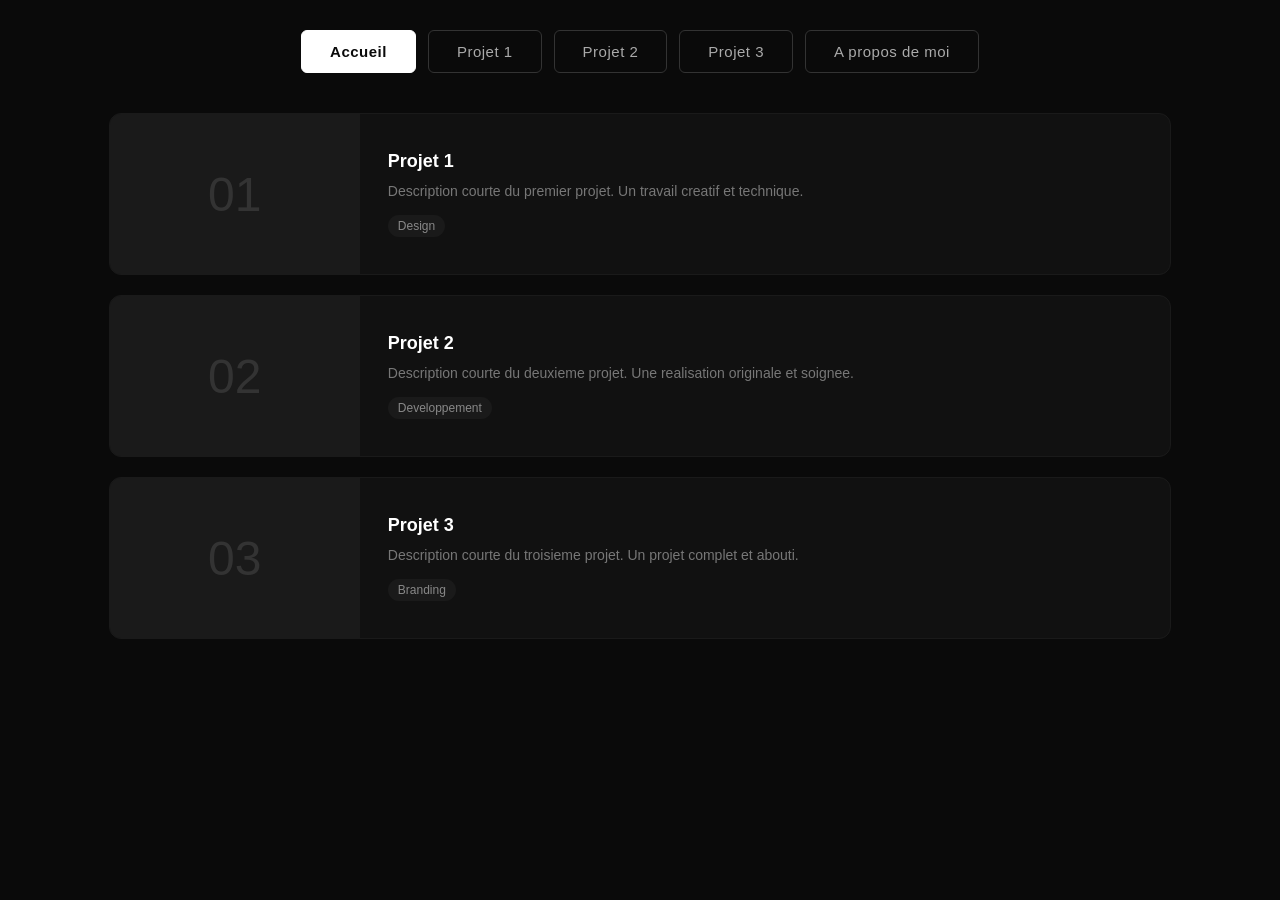
==== test/index.html @ 9b7d6148 "ajoute exemple" ====
<!DOCTYPE html>
<html lang="fr">
<head>
    <!-- Encodage des caracteres speciaux (accents, etc.) -->
    <meta charset="UTF-8">
    <!-- Adapte la mise en page a la taille de l'ecran (responsive) -->
    <meta name="viewport" content="width=device-width, initial-scale=1.0">
    <!-- Titre affiche dans l'onglet du navigateur -->
    <title>Mon Portfolio</title>
    <!-- Lien vers le fichier CSS externe pour les styles -->
    <link rel="stylesheet" href="style.css">
</head>
<body>

    <!-- Barre de navigation avec les boutons du menu -->
    <nav>
        <!-- Bouton Accueil : affiche la page d'accueil, commence actif -->
        <button class="active" onclick="showHome()">Accueil</button>
        <!-- Boutons des projets : chacun ouvre la page detaillee du projet correspondant -->
        <button onclick="showProject(0)">Projet 1</button>
        <button onclick="showProject(1)">Projet 2</button>
        <button onclick="showProject(2)">Projet 3</button>
        <!-- Bouton A propos : affiche la page de presentation personnelle -->
        <button onclick="showAbout()">A propos de moi</button>
    </nav>

    <!-- Conteneur principal qui englobe tout le contenu de la page -->
    <div class="container">

        <!-- ==================== PAGE D'ACCUEIL ==================== -->
        <!-- Grille contenant les 3 cartes des projets (visible par defaut) -->
        <div id="home" class="home-grid">

            <!-- Carte du Projet 1 : cliquable pour ouvrir le detail -->
            <div class="project-card" onclick="showProject(0)">
                <!-- Zone image du projet (placeholder avec le numero) -->
                <div class="card-image">01</div>
                <!-- Zone texte : titre, description courte, et categorie -->
                <div class="card-body">
                    <h3>Projet 1</h3>
                    <p>Description courte du premier projet. Un travail creatif et technique.</p>
                    <!-- Etiquette de categorie -->
                    <span class="card-tag">Design</span>
                </div>
            </div>

            <!-- Carte du Projet 2 -->
            <div class="project-card" onclick="showProject(1)">
                <div class="card-image">02</div>
                <div class="card-body">
                    <h3>Projet 2</h3>
                    <p>Description courte du deuxieme projet. Une realisation originale et soignee.</p>
                    <span class="card-tag">Developpement</span>
                </div>
            </div>

            <!-- Carte du Projet 3 -->
            <div class="project-card" onclick="showProject(2)">
                <div class="card-image">03</div>
                <div class="card-body">
                    <h3>Projet 3</h3>
                    <p>Description courte du troisieme projet. Un projet complet et abouti.</p>
                    <span class="card-tag">Branding</span>
                </div>
            </div>
        </div>

        <!-- ==================== PAGES DETAIL DES PROJETS ==================== -->
        <!-- Chaque projet a sa propre page de detail, cachee par defaut -->

        <!-- Detail du Projet 1 -->
        <div id="detail-0" class="project-detail">
            <!-- En-tete avec bouton retour, titre et annee/categorie -->
            <div class="detail-header">
                <button class="back-btn" onclick="showHome()">&larr; Retour</button>
                <h1>Projet 1</h1>
                <div class="meta">2024 &mdash; Design</div>
            </div>
            <!-- Contenu en 2 colonnes : texte a gauche, image a droite -->
            <div class="detail-content">
                <div class="detail-text">
                    <h2>Decouverte</h2>
                    <p>Une exploration visuelle autour du design minimaliste. Ce projet m'a permis de repousser les limites de la simplicite tout en gardant un impact fort.</p>
                    <p>Le objectif etait de creer une experience utilisateur fluide et intuitive, avec une attention particuliere aux details typographiques et a la mise en page.</p>
                    <!-- Tags des technologies utiliseses -->
                    <div class="tags">
                        <span>UI Design</span>
                        <span>Figma</span>
                        <span>Prototypage</span>
                    </div>
                </div>
                <!-- Image placeholder du projet -->
                <div class="detail-image">01</div>
            </div>
        </div>

        <!-- Detail du Projet 2 -->
        <div id="detail-1" class="project-detail">
            <div class="detail-header">
                <button class="back-btn" onclick="showHome()">&larr; Retour</button>
                <h1>Projet 2</h1>
                <div class="meta">2024 &mdash; Developpement</div>
            </div>
            <div class="detail-content">
                <div class="detail-text">
                    <h2>Decouverte</h2>
                    <p>Un projet de developpement web complet, de la conception a la mise en production. L'accent a ete mis sur les performances et l'accessibilite.</p>
                    <p>Les technologies utilisees permettent une experience rapide et responsive sur tous les appareils.</p>
                    <div class="tags">
                        <span>HTML/CSS</span>
                        <span>JavaScript</span>
                        <span>Responsive</span>
                    </div>
                </div>
                <div class="detail-image">02</div>
            </div>
        </div>

        <!-- Detail du Projet 3 -->
        <div id="detail-2" class="project-detail">
            <div class="detail-header">
                <button class="back-btn" onclick="showHome()">&larr; Retour</button>
                <h1>Projet 3</h1>
                <div class="meta">2024 &mdash; Branding</div>
            </div>
            <div class="detail-content">
                <div class="detail-text">
                    <h2>Decouverte</h2>
                    <p>Creation d'une identite visuelle complete pour une marque. Du logo aux supports de communication, en passant par la charte graphique.</p>
                    <p>Ce projet represente une demarche globale ou chaque element visuel raconte une histoire et sert une vision commune.</p>
                    <div class="tags">
                        <span>Logo</span>
                        <span>Charte graphique</span>
                        <span>Print</span>
                    </div>
                </div>
                <div class="detail-image">03</div>
            </div>
        </div>

        <!-- ==================== PAGE A PROPOS ==================== -->
        <!-- Section de presentation personnelle, cachee par defaut -->
        <div id="about" class="about-page">
            <h1>A propos de moi</h1>
            <p>Je suis un createur passionne par le design et le developpement. Chaque projet est une opportunite d'apprendre et de repousser mes limites creatives.</p>
            <p>Mon approche combine esthetique et fonctionnalite. Je crois que beau et utile ne s'excluent pas, et je m'efforce de trouver cet equilibre dans chaque realisation.</p>
            <p>Vous retrouverez sur cette page l'ensemble de mes projets recents. N'hesitez pas a me contacter pour toute collaboration ou question.</p>
            <!-- Liens de contact -->
            <div class="contact-links">
                <a href="#">Email</a>
                <a href="#">LinkedIn</a>
                <a href="#">GitHub</a>
            </div>
        </div>
    </div>

    <!-- Lien vers le fichier JavaScript externe pour la navigation -->
    <script src="script.js"></script>

</body>
</html>
---- test/style.css ----
/* ==================== RESET GLOBAL ==================== */
/* Supprime les marges et paddings par defaut de tous les elements */
/* box-sizing: border-box fait que la largeur inclut padding + bordure */
* {
    margin: 0;
    padding: 0;
    box-sizing: border-box;
}

/* ==================== STYLES GENERAUX ==================== */
/* Style de base pour la page entiere */
body {
    font-family: 'Segoe UI', Tahoma, Geneva, Verdana, sans-serif; /* Police lisible et moderne */
    background: #0a0a0a; /* Fond presque noir */
    color: #e0e0e0; /* Texte gris clair */
    min-height: 100vh; /* Occupe au moins toute la hauteur de l'ecran */
}

/* ==================== BARRE DE NAVIGATION ==================== */
/* Conteneur du menu : 83% de largeur, centre, avec espacement entre les boutons */
nav {
    width: 83%;
    margin: 0 auto; /* Centre horizontalement */
    padding: 30px 0 20px; /* Espacement haut/bas */
    display: flex; /* Alignement horizontal des boutons */
    justify-content: center; /* Centre les boutons */
    gap: 12px; /* Espacement entre chaque bouton */
    flex-wrap: wrap; /* Les boutons passent a la ligne si pas assez de place */
}

/* Style par defaut des boutons du menu */
nav button {
    background: transparent; /* Pas de fond */
    border: 1px solid #333; /* Bordure grise foncee */
    color: #aaa; /* Texte gris */
    padding: 12px 28px; /* Espacement interne */
    font-size: 15px; /* Taille du texte */
    cursor: pointer; /* Curseur en forme de main au survol */
    border-radius: 6px; /* Coins arrondis */
    transition: all 0.3s ease; /* Animation fluide sur les changements */
    letter-spacing: 0.5px; /* Leger espacement entre les lettres */
}

/* Effet au survol des boutons */
nav button:hover {
    border-color: #fff; /* Bordure blanche */
    color: #fff; /* Texte blanc */
}

/* Style du bouton actif (page en cours) */
nav button.active {
    background: #fff; /* Fond blanc */
    color: #0a0a0a; /* Texte noir */
    border-color: #fff; /* Bordure blanche */
    font-weight: 600; /* Texte plus gras */
}

/* ==================== CONTENEUR PRINCIPAL ==================== */
/* Zone de contenu en dessous du menu */
.container {
    width: 83%;
    margin: 0 auto; /* Centre le contenu */
    padding: 20px 0 60px; /* Espacement haut et bas */
}

/* ==================== PAGE D'ACCUEIL : GRILLE DE PROJETS ==================== */
/* Les 3 cartes empilees verticalement */
.home-grid {
    display: flex;
    flex-direction: column; /* Empile les cartes de haut en bas */
    gap: 20px; /* Espacement entre les cartes */
}

/* Carte d'un projet (visible sur la page d'accueil) */
.project-card {
    background: #111; /* Fond tres sombre */
    border: 1px solid #1a1a1a; /* Bordure discrete */
    border-radius: 12px; /* Coins arrondis */
    overflow: hidden; /* Masque ce qui depasse (coins de l'image) */
    cursor: pointer; /* Curseur en main cliquable */
    transition: all 0.3s ease; /* Animation fluide au survol */
    display: flex; /* Contenu en ligne (image + texte cote a cote) */
    align-items: stretch; /* Prend toute la hauteur */
}

/* Effet au survol de la carte */
.project-card:hover {
    border-color: #333; /* Bordure plus visible */
    transform: translateY(-4px); /* Deplacement vers le haut de 4px */
}

/* Zone image du projet (a gauche) */
.card-image {
    width: 250px; /* Largeur fixe pour l'image */
    min-height: 160px; /* Hauteur minimum */
    background: #1a1a1a; /* Fond gris tres sombre */
    display: flex;
    align-items: center; /* Centre verticalement */
    justify-content: center; /* Centre horizontalement */
    font-size: 48px; /* Grand numero au centre */
    color: #333; /* Couleur du numero */
    flex-shrink: 0; /* L'image ne reduit pas */
}

/* Zone texte a droite de l'image */
.card-body {
    padding: 24px 28px; /* Espacement interne plus generieux */
    display: flex;
    flex-direction: column;
    justify-content: center; /* Centre le texte verticalement */
    flex: 1; /* Prend tout l'espace restant */
}

/* Titre du projet dans la carte */
.card-body h3 {
    color: #fff; /* Blanc pour bien ressortir */
    font-size: 18px;
    margin-bottom: 8px; /* Espace sous le titre */
}

/* Description courte du projet */
.card-body p {
    color: #777; /* Gris moyen */
    font-size: 14px;
    line-height: 1.6; /* Interligne comfortable */
}

/* Etiquette de categorie (ex: "Design", "Developpement") */
.card-tag {
    display: inline-block; /* Permet margin-top de fonctionner */
    margin-top: 12px;
    padding: 4px 10px;
    background: #1a1a1a; /* Fond sombre */
    border-radius: 20px; /* Forme de pilule */
    font-size: 12px;
    color: #888; /* Gris clair */
    align-self: flex-start; /* Colle le tag a gauche */
}

/* ==================== PAGE DETAIL D'UN PROJET ==================== */
/* Par defaut cachee (display: none) */
.project-detail {
    display: none;
}

/* Quand la classe 'active' est ajoutee, la page s'affiche */
.project-detail.active {
    display: block;
}

/* En-tete du projet detail (titre, annee, bouton retour) */
.detail-header {
    margin-bottom: 40px; /* Espace avant le contenu */
}

/* Bouton "Retour" en haut de la page detail */
.detail-header .back-btn {
    background: none; /* Pas de fond */
    border: none; /* Pas de bordure */
    color: #666; /* Gris moyen */
    font-size: 14px;
    cursor: pointer; /* Curseur en main */
    margin-bottom: 20px; /* Espace avant le titre */
    display: inline-block;
    transition: color 0.2s; /* Changement de couleur fluide */
}

/* Le bouton retour devient blanc au survol */
.detail-header .back-btn:hover {
    color: #fff;
}

/* Titre du projet dans la page detail */
.detail-header h1 {
    font-size: 36px; /* Grand titre */
    color: #fff;
    margin-bottom: 12px;
}

/* Sous-titre avec l'annee et la categorie */
.detail-header .meta {
    color: #555; /* Gris fonce */
    font-size: 14px;
}

/* Contenu detail en 2 colonnes : texte a gauche, image a droite */
.detail-content {
    display: grid;
    grid-template-columns: 1fr 1fr; /* 2 colonnes egales */
    gap: 40px; /* Espacement entre les colonnes */
}

/* Sous-titre dans la description du projet */
.detail-text h2 {
    color: #ccc; /* Gris clair */
    font-size: 20px;
    margin-bottom: 16px;
    font-weight: 500; /* Graisse moyenne */
}

/* Paragraphes de la description detaillee */
.detail-text p {
    color: #777;
    line-height: 1.8; /* Interligne aere pour la lecture */
    font-size: 15px;
    margin-bottom: 16px;
}

/* Conteneur des tags/technologies utiliseses */
.detail-text .tags {
    display: flex;
    gap: 8px; /* Espacement entre les tags */
    flex-wrap: wrap; /* Les tags passent a la ligne si necessaire */
    margin-top: 20px;
}

/* Style d'un tag individuel */
.detail-text .tags span {
    padding: 6px 14px;
    background: #1a1a1a; /* Fond sombre */
    border-radius: 20px; /* Forme de pilule */
    font-size: 13px;
    color: #888;
}

/* Zone image du projet dans la page detail */
.detail-image {
    background: #111;
    border: 1px solid #1a1a1a;
    border-radius: 12px;
    height: 350px; /* Hauteur fixe pour l'image placeholder */
    display: flex;
    align-items: center;
    justify-content: center;
    font-size: 72px; /* Grand numero au centre */
    color: #222; /* Couleur tres discree */
}

/* ==================== PAGE A PROPOS ==================== */
/* Par defaut cachee, limitee a 700px de largeur pour une lecture confortable */
.about-page {
    display: none;
    max-width: 700px;
}

/* S'affiche quand la classe 'active' est ajoutee */
.about-page.active {
    display: block;
}

/* Titre de la page A propos */
.about-page h1 {
    font-size: 36px;
    color: #fff;
    margin-bottom: 24px;
}

/* Paragraphes de presentation */
.about-page p {
    color: #777;
    line-height: 1.8; /* Interligne aere */
    font-size: 16px;
    margin-bottom: 16px;
}

/* Conteneur des liens de contact (Email, LinkedIn, GitHub) */
.about-page .contact-links {
    margin-top: 32px;
    display: flex;
    gap: 16px; /* Espacement entre les liens */
}

/* Style de chaque lien de contact */
.about-page .contact-links a {
    color: #555; /* Gris fonce par defaut */
    text-decoration: none; /* Pas de soulignement */
    padding: 10px 20px;
    border: 1px solid #222; /* Bordure tres discree */
    border-radius: 8px; /* Coins legerement arrondis */
    font-size: 14px;
    transition: all 0.2s; /* Animation fluide */
}

/* Effet au survol des liens de contact */
.about-page .contact-links a:hover {
    color: #fff; /* Devient blanc */
    border-color: #555; /* Bordure plus visible */
}

/* ==================== ADAPTATION AUX PETITS ECRANS (RESPONSIVE) ==================== */
/* Applique ces regles quand l'ecran fait 768px ou moins (tablette/telephone) */
@media (max-width: 768px) {
    /* Elargit le menu et le conteneur a 92% sur mobile */
    nav, .container {
        width: 92%;
    }
    /* Les cartes passent en mode colonne (image au-dessus du texte) */
    .home-grid {
        flex-direction: column;
    }
    .project-card {
        flex-direction: column;
    }
    .card-image {
        width: 100%;
        min-height: 140px;
    }
    /* Le contenu detail passe egalement a 1 seule colonne */
    .detail-content {
        grid-template-columns: 1fr;
    }
}
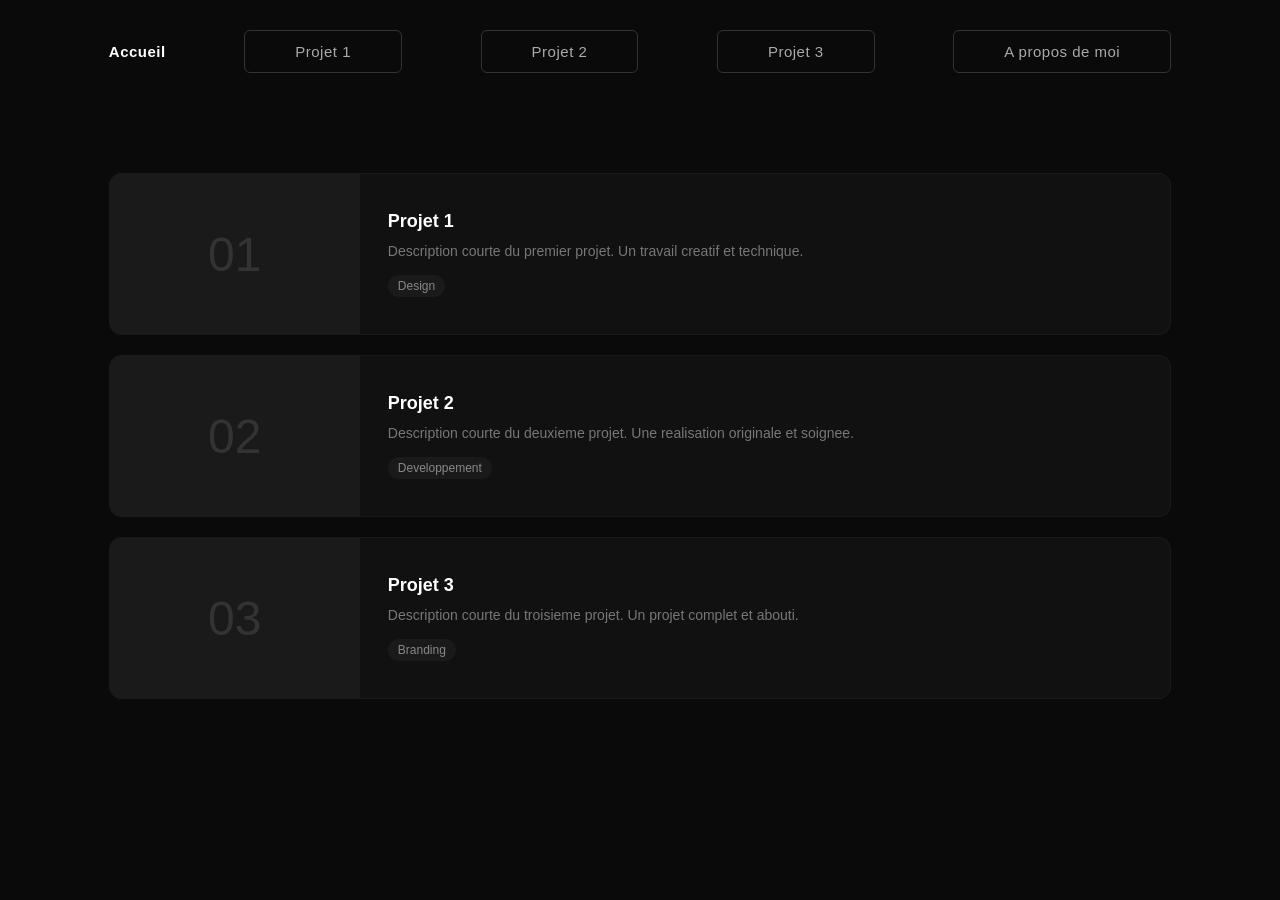
==== commit fea9fa07: "ajustement menu" ====
--- a/test/index.html
+++ b/test/index.html
@@ -12,10 +12,10 @@
 </head>
 <body>
 
-    <!-- Barre de navigation avec les boutons du menu -->
+    <!-- Barre de navigation avec le nom de la page a gauche et les boutons a droite -->
     <nav>
-        <!-- Bouton Accueil : affiche la page d'accueil, commence actif -->
-        <button class="active" onclick="showHome()">Accueil</button>
+        <!-- Nom de la page actuelle (mis a jour par JavaScript) -->
+        <span id="page-title" class="page-title">Accueil</span>
         <!-- Boutons des projets : chacun ouvre la page detaillee du projet correspondant -->
         <button onclick="showProject(0)">Projet 1</button>
         <button onclick="showProject(1)">Projet 2</button>
--- a/test/style.css
+++ b/test/style.css
@@ -22,10 +22,19 @@
     width: 83%;
     margin: 0 auto; /* Centre horizontalement */
     padding: 30px 0 20px; /* Espacement haut/bas */
-    display: flex; /* Alignement horizontal des boutons */
-    justify-content: center; /* Centre les boutons */
-    gap: 12px; /* Espacement entre chaque bouton */
-    flex-wrap: wrap; /* Les boutons passent a la ligne si pas assez de place */
+    display: flex; /* Alignement horizontal des elements */
+    justify-content: space-between; /* Titre a gauche, boutons a droite */
+    align-items: center; /* Centre verticalement */
+    gap: 12px; /* Espacement entre les elements */
+    flex-wrap: wrap; /* Les elements passent a la ligne si pas assez de place */
+}
+
+/* Titre de la page actuelle (a gauche de la nav) */
+.page-title {
+    color: #fff; /* Blanc pour bien ressortir */
+    font-size: 15px; /* Meme taille que les boutons */
+    font-weight: 600; /* Texte un peu gras */
+    letter-spacing: 0.5px; /* Leger espacement entre les lettres */
 }
 
 /* Style par defaut des boutons du menu */
@@ -33,7 +42,7 @@
     background: transparent; /* Pas de fond */
     border: 1px solid #333; /* Bordure grise foncee */
     color: #aaa; /* Texte gris */
-    padding: 12px 28px; /* Espacement interne */
+    padding: 12px 50px; /* Espacement interne */
     font-size: 15px; /* Taille du texte */
     cursor: pointer; /* Curseur en forme de main au survol */
     border-radius: 6px; /* Coins arrondis */
@@ -60,7 +69,7 @@
 .container {
     width: 83%;
     margin: 0 auto; /* Centre le contenu */
-    padding: 20px 0 60px; /* Espacement haut et bas */
+    padding: 80px 0 60px; /* Espacement haut et bas */
 }
 
 /* ==================== PAGE D'ACCUEIL : GRILLE DE PROJETS ==================== */
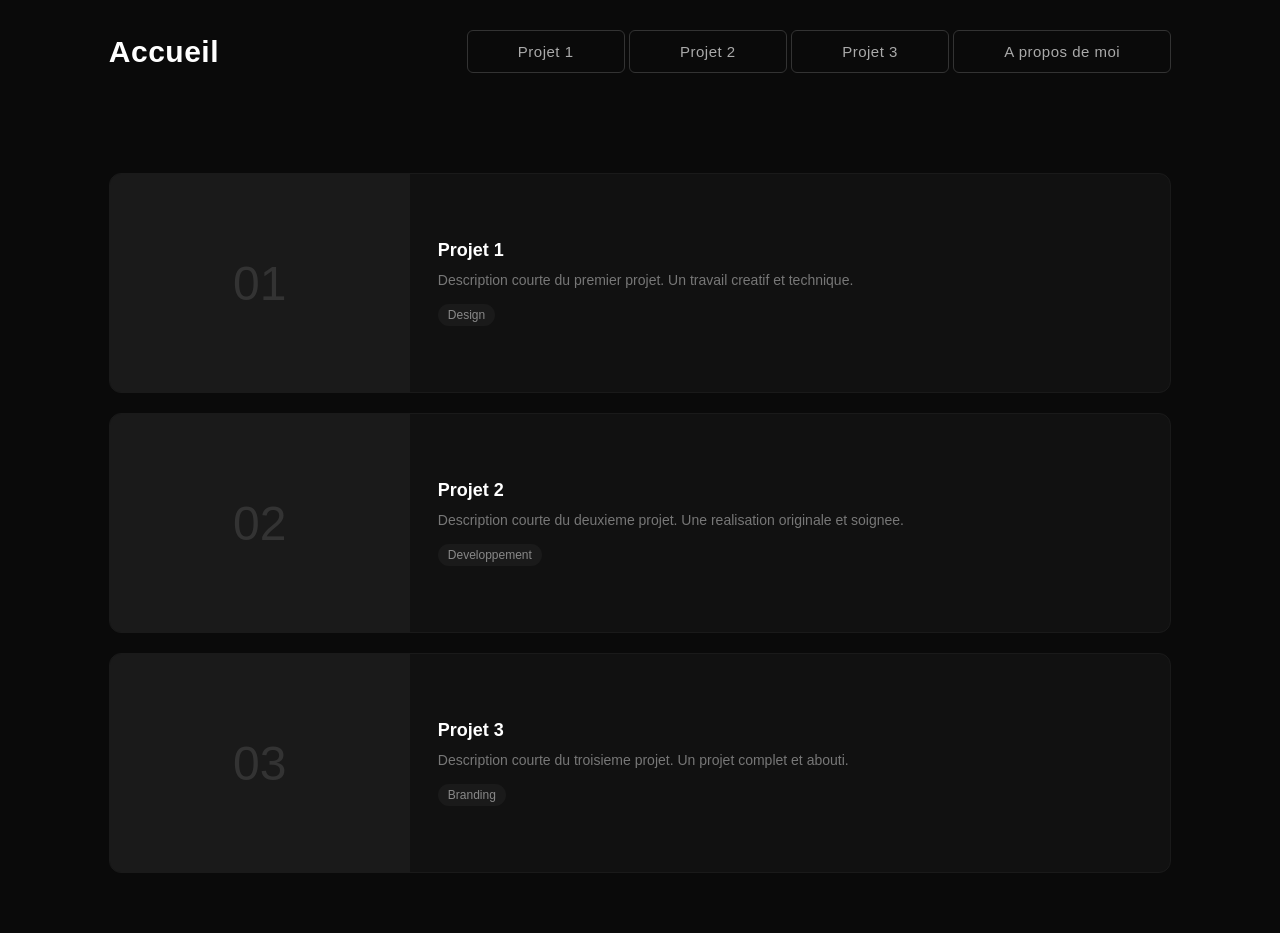
==== commit d3cc361f: "ajoute retour sur a propos de moi" ====
--- a/test/index.html
+++ b/test/index.html
@@ -17,11 +17,13 @@
         <!-- Nom de la page actuelle (mis a jour par JavaScript) -->
         <span id="page-title" class="page-title">Accueil</span>
         <!-- Boutons des projets : chacun ouvre la page detaillee du projet correspondant -->
-        <button onclick="showProject(0)">Projet 1</button>
-        <button onclick="showProject(1)">Projet 2</button>
-        <button onclick="showProject(2)">Projet 3</button>
-        <!-- Bouton A propos : affiche la page de presentation personnelle -->
-        <button onclick="showAbout()">A propos de moi</button>
+        <div>
+            <button onclick="showProject(0)">Projet 1</button>
+            <button onclick="showProject(1)">Projet 2</button>
+            <button onclick="showProject(2)">Projet 3</button>
+            <!-- Bouton A propos : affiche la page de presentation personnelle -->
+            <button onclick="showAbout()">A propos de moi</button>
+        </div>
     </nav>
 
     <!-- Conteneur principal qui englobe tout le contenu de la page -->
@@ -141,6 +143,7 @@
         <!-- ==================== PAGE A PROPOS ==================== -->
         <!-- Section de presentation personnelle, cachee par defaut -->
         <div id="about" class="about-page">
+            <button class="back-btn" onclick="showHome()">&larr; Retour</button>
             <h1>A propos de moi</h1>
             <p>Je suis un createur passionne par le design et le developpement. Chaque projet est une opportunite d'apprendre et de repousser mes limites creatives.</p>
             <p>Mon approche combine esthetique et fonctionnalite. Je crois que beau et utile ne s'excluent pas, et je m'efforce de trouver cet equilibre dans chaque realisation.</p>
@@ -152,6 +155,7 @@
                 <a href="#">GitHub</a>
             </div>
         </div>
+        
     </div>
 
     <!-- Lien vers le fichier JavaScript externe pour la navigation -->
--- a/test/style.css
+++ b/test/style.css
@@ -25,14 +25,13 @@
     display: flex; /* Alignement horizontal des elements */
     justify-content: space-between; /* Titre a gauche, boutons a droite */
     align-items: center; /* Centre verticalement */
-    gap: 12px; /* Espacement entre les elements */
     flex-wrap: wrap; /* Les elements passent a la ligne si pas assez de place */
 }
 
 /* Titre de la page actuelle (a gauche de la nav) */
 .page-title {
     color: #fff; /* Blanc pour bien ressortir */
-    font-size: 15px; /* Meme taille que les boutons */
+    font-size: 30px; /* Meme taille que les boutons */
     font-weight: 600; /* Texte un peu gras */
     letter-spacing: 0.5px; /* Leger espacement entre les lettres */
 }
@@ -82,6 +81,7 @@
 
 /* Carte d'un projet (visible sur la page d'accueil) */
 .project-card {
+    min-height: 220px;
     background: #111; /* Fond tres sombre */
     border: 1px solid #1a1a1a; /* Bordure discrete */
     border-radius: 12px; /* Coins arrondis */
@@ -100,7 +100,7 @@
 
 /* Zone image du projet (a gauche) */
 .card-image {
-    width: 250px; /* Largeur fixe pour l'image */
+    width: 300px; /* Largeur fixe pour l'image */
     min-height: 160px; /* Hauteur minimum */
     background: #1a1a1a; /* Fond gris tres sombre */
     display: flex;
@@ -162,8 +162,8 @@
     margin-bottom: 40px; /* Espace avant le contenu */
 }
 
-/* Bouton "Retour" en haut de la page detail */
-.detail-header .back-btn {
+/* Bouton "Retour" en haut des pages detail */
+.back-btn {
     background: none; /* Pas de fond */
     border: none; /* Pas de bordure */
     color: #666; /* Gris moyen */
@@ -175,7 +175,7 @@
 }
 
 /* Le bouton retour devient blanc au survol */
-.detail-header .back-btn:hover {
+.back-btn:hover {
     color: #fff;
 }
 
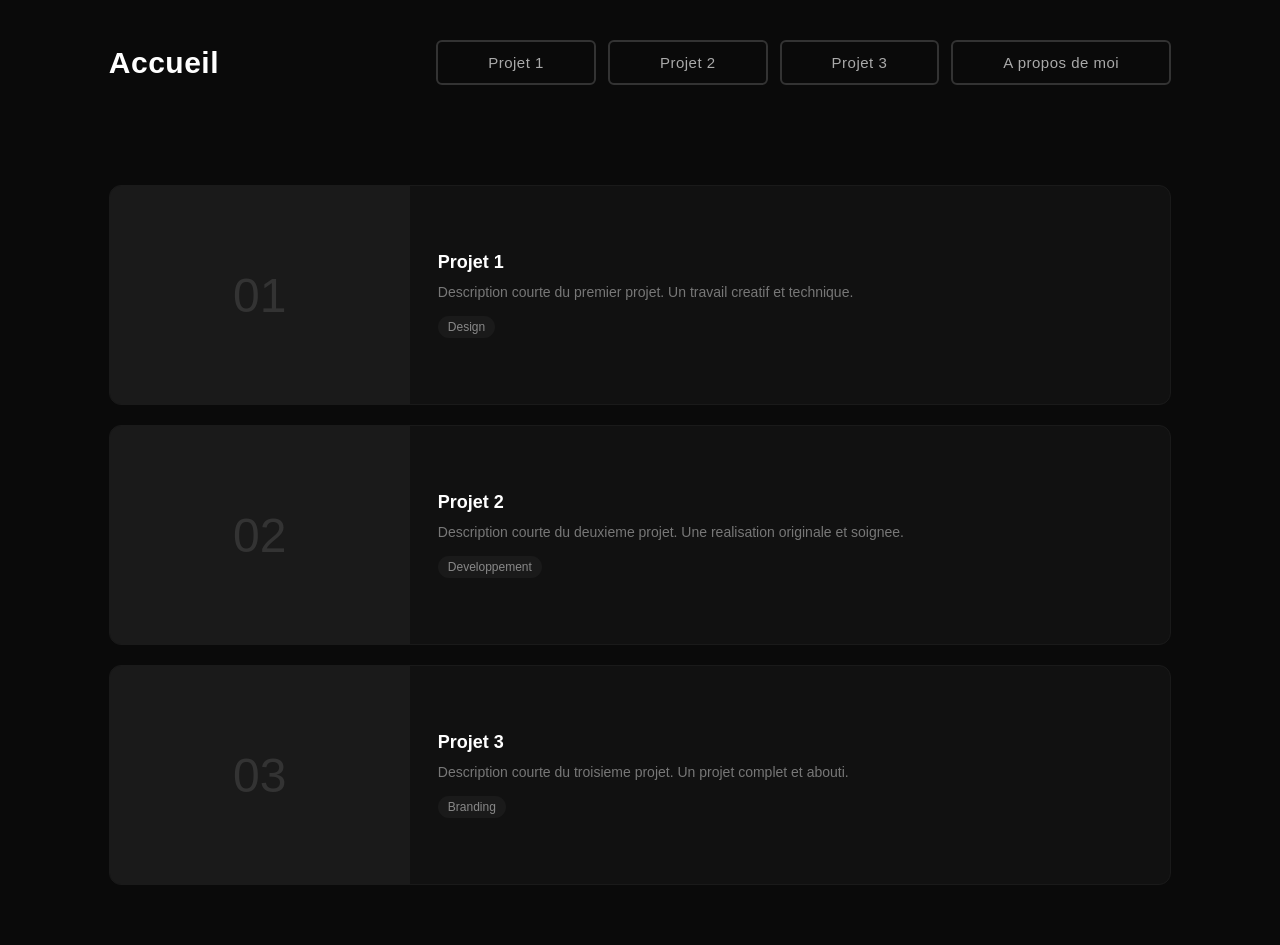
==== commit cd626ca4: "mise en forme" ====
--- a/test/index.html
+++ b/test/index.html
@@ -17,7 +17,7 @@
         <!-- Nom de la page actuelle (mis a jour par JavaScript) -->
         <span id="page-title" class="page-title">Accueil</span>
         <!-- Boutons des projets : chacun ouvre la page detaillee du projet correspondant -->
-        <div>
+        <div class="menu-button">
             <button onclick="showProject(0)">Projet 1</button>
             <button onclick="showProject(1)">Projet 2</button>
             <button onclick="showProject(2)">Projet 3</button>
--- a/test/style.css
+++ b/test/style.css
@@ -21,11 +21,15 @@
 nav {
     width: 83%;
     margin: 0 auto; /* Centre horizontalement */
-    padding: 30px 0 20px; /* Espacement haut/bas */
+    padding: 40px 0 20px; /* Espacement haut/bas */
     display: flex; /* Alignement horizontal des elements */
     justify-content: space-between; /* Titre a gauche, boutons a droite */
     align-items: center; /* Centre verticalement */
-    flex-wrap: wrap; /* Les elements passent a la ligne si pas assez de place */
+}
+
+nav div {
+    display: flex;
+    gap: 12px;
 }
 
 /* Titre de la page actuelle (a gauche de la nav) */
@@ -39,7 +43,7 @@
 /* Style par defaut des boutons du menu */
 nav button {
     background: transparent; /* Pas de fond */
-    border: 1px solid #333; /* Bordure grise foncee */
+    border: 2px solid #333; /* Bordure grise foncee */
     color: #aaa; /* Texte gris */
     padding: 12px 50px; /* Espacement interne */
     font-size: 15px; /* Taille du texte */
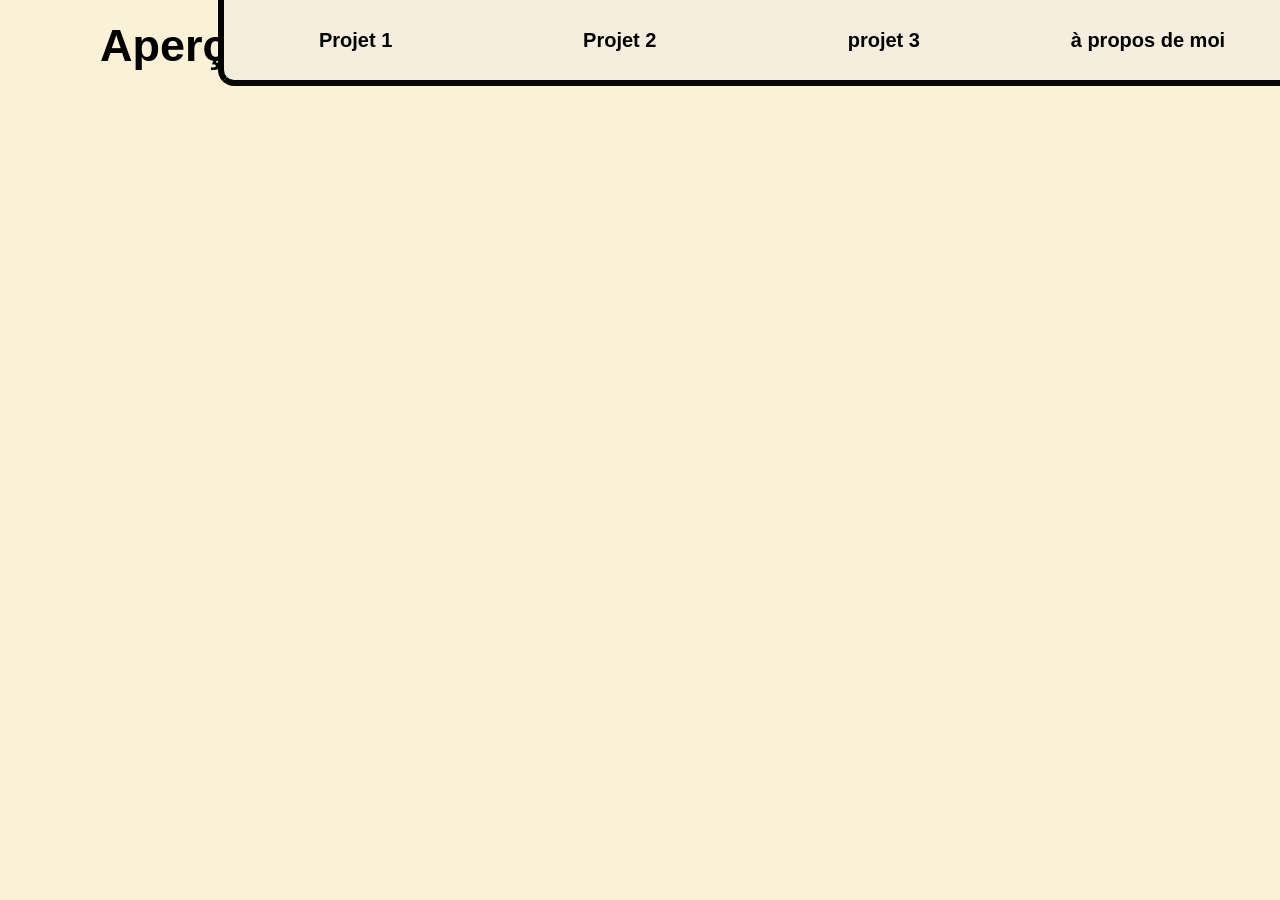
==== commit 42264310: "ajustement dossier/fichier" ====
--- a/test/index.html
+++ b/test/index.html
@@ -1,165 +1,19 @@
 <!DOCTYPE html>
 <html lang="fr">
 <head>
-    <!-- Encodage des caracteres speciaux (accents, etc.) -->
     <meta charset="UTF-8">
-    <!-- Adapte la mise en page a la taille de l'ecran (responsive) -->
     <meta name="viewport" content="width=device-width, initial-scale=1.0">
-    <!-- Titre affiche dans l'onglet du navigateur -->
-    <title>Mon Portfolio</title>
-    <!-- Lien vers le fichier CSS externe pour les styles -->
+    <title>Porte Folio</title>
     <link rel="stylesheet" href="style.css">
 </head>
 <body>
-
-    <!-- Barre de navigation avec le nom de la page a gauche et les boutons a droite -->
-    <nav>
-        <!-- Nom de la page actuelle (mis a jour par JavaScript) -->
-        <span id="page-title" class="page-title">Accueil</span>
-        <!-- Boutons des projets : chacun ouvre la page detaillee du projet correspondant -->
-        <div class="menu-button">
-            <button onclick="showProject(0)">Projet 1</button>
-            <button onclick="showProject(1)">Projet 2</button>
-            <button onclick="showProject(2)">Projet 3</button>
-            <!-- Bouton A propos : affiche la page de presentation personnelle -->
-            <button onclick="showAbout()">A propos de moi</button>
-        </div>
+    <h1 class="page-title">Aperçu</h1>
+    <nav class="menu-bar">
+        <button>Projet 1</button>
+        <button>Projet 2</button>
+        <button>projet 3</button>
+        <button>à propos de moi</button>
     </nav>
-
-    <!-- Conteneur principal qui englobe tout le contenu de la page -->
-    <div class="container">
-
-        <!-- ==================== PAGE D'ACCUEIL ==================== -->
-        <!-- Grille contenant les 3 cartes des projets (visible par defaut) -->
-        <div id="home" class="home-grid">
-
-            <!-- Carte du Projet 1 : cliquable pour ouvrir le detail -->
-            <div class="project-card" onclick="showProject(0)">
-                <!-- Zone image du projet (placeholder avec le numero) -->
-                <div class="card-image">01</div>
-                <!-- Zone texte : titre, description courte, et categorie -->
-                <div class="card-body">
-                    <h3>Projet 1</h3>
-                    <p>Description courte du premier projet. Un travail creatif et technique.</p>
-                    <!-- Etiquette de categorie -->
-                    <span class="card-tag">Design</span>
-                </div>
-            </div>
-
-            <!-- Carte du Projet 2 -->
-            <div class="project-card" onclick="showProject(1)">
-                <div class="card-image">02</div>
-                <div class="card-body">
-                    <h3>Projet 2</h3>
-                    <p>Description courte du deuxieme projet. Une realisation originale et soignee.</p>
-                    <span class="card-tag">Developpement</span>
-                </div>
-            </div>
-
-            <!-- Carte du Projet 3 -->
-            <div class="project-card" onclick="showProject(2)">
-                <div class="card-image">03</div>
-                <div class="card-body">
-                    <h3>Projet 3</h3>
-                    <p>Description courte du troisieme projet. Un projet complet et abouti.</p>
-                    <span class="card-tag">Branding</span>
-                </div>
-            </div>
-        </div>
-
-        <!-- ==================== PAGES DETAIL DES PROJETS ==================== -->
-        <!-- Chaque projet a sa propre page de detail, cachee par defaut -->
-
-        <!-- Detail du Projet 1 -->
-        <div id="detail-0" class="project-detail">
-            <!-- En-tete avec bouton retour, titre et annee/categorie -->
-            <div class="detail-header">
-                <button class="back-btn" onclick="showHome()">&larr; Retour</button>
-                <h1>Projet 1</h1>
-                <div class="meta">2024 &mdash; Design</div>
-            </div>
-            <!-- Contenu en 2 colonnes : texte a gauche, image a droite -->
-            <div class="detail-content">
-                <div class="detail-text">
-                    <h2>Decouverte</h2>
-                    <p>Une exploration visuelle autour du design minimaliste. Ce projet m'a permis de repousser les limites de la simplicite tout en gardant un impact fort.</p>
-                    <p>Le objectif etait de creer une experience utilisateur fluide et intuitive, avec une attention particuliere aux details typographiques et a la mise en page.</p>
-                    <!-- Tags des technologies utiliseses -->
-                    <div class="tags">
-                        <span>UI Design</span>
-                        <span>Figma</span>
-                        <span>Prototypage</span>
-                    </div>
-                </div>
-                <!-- Image placeholder du projet -->
-                <div class="detail-image">01</div>
-            </div>
-        </div>
-
-        <!-- Detail du Projet 2 -->
-        <div id="detail-1" class="project-detail">
-            <div class="detail-header">
-                <button class="back-btn" onclick="showHome()">&larr; Retour</button>
-                <h1>Projet 2</h1>
-                <div class="meta">2024 &mdash; Developpement</div>
-            </div>
-            <div class="detail-content">
-                <div class="detail-text">
-                    <h2>Decouverte</h2>
-                    <p>Un projet de developpement web complet, de la conception a la mise en production. L'accent a ete mis sur les performances et l'accessibilite.</p>
-                    <p>Les technologies utilisees permettent une experience rapide et responsive sur tous les appareils.</p>
-                    <div class="tags">
-                        <span>HTML/CSS</span>
-                        <span>JavaScript</span>
-                        <span>Responsive</span>
-                    </div>
-                </div>
-                <div class="detail-image">02</div>
-            </div>
-        </div>
-
-        <!-- Detail du Projet 3 -->
-        <div id="detail-2" class="project-detail">
-            <div class="detail-header">
-                <button class="back-btn" onclick="showHome()">&larr; Retour</button>
-                <h1>Projet 3</h1>
-                <div class="meta">2024 &mdash; Branding</div>
-            </div>
-            <div class="detail-content">
-                <div class="detail-text">
-                    <h2>Decouverte</h2>
-                    <p>Creation d'une identite visuelle complete pour une marque. Du logo aux supports de communication, en passant par la charte graphique.</p>
-                    <p>Ce projet represente une demarche globale ou chaque element visuel raconte une histoire et sert une vision commune.</p>
-                    <div class="tags">
-                        <span>Logo</span>
-                        <span>Charte graphique</span>
-                        <span>Print</span>
-                    </div>
-                </div>
-                <div class="detail-image">03</div>
-            </div>
-        </div>
-
-        <!-- ==================== PAGE A PROPOS ==================== -->
-        <!-- Section de presentation personnelle, cachee par defaut -->
-        <div id="about" class="about-page">
-            <button class="back-btn" onclick="showHome()">&larr; Retour</button>
-            <h1>A propos de moi</h1>
-            <p>Je suis un createur passionne par le design et le developpement. Chaque projet est une opportunite d'apprendre et de repousser mes limites creatives.</p>
-            <p>Mon approche combine esthetique et fonctionnalite. Je crois que beau et utile ne s'excluent pas, et je m'efforce de trouver cet equilibre dans chaque realisation.</p>
-            <p>Vous retrouverez sur cette page l'ensemble de mes projets recents. N'hesitez pas a me contacter pour toute collaboration ou question.</p>
-            <!-- Liens de contact -->
-            <div class="contact-links">
-                <a href="#">Email</a>
-                <a href="#">LinkedIn</a>
-                <a href="#">GitHub</a>
-            </div>
-        </div>
-        
-    </div>
-
-    <!-- Lien vers le fichier JavaScript externe pour la navigation -->
-    <script src="script.js"></script>
 
 </body>
 </html>
--- a/test/style.css
+++ b/test/style.css
@@ -1,325 +1,57 @@
-/* ==================== RESET GLOBAL ==================== */
-/* Supprime les marges et paddings par defaut de tous les elements */
-/* box-sizing: border-box fait que la largeur inclut padding + bordure */
+:root {
+    --btn-height: 80px;
+}
+
 * {
     margin: 0;
     padding: 0;
     box-sizing: border-box;
 }
 
-/* ==================== STYLES GENERAUX ==================== */
-/* Style de base pour la page entiere */
 body {
-    font-family: 'Segoe UI', Tahoma, Geneva, Verdana, sans-serif; /* Police lisible et moderne */
-    background: #0a0a0a; /* Fond presque noir */
-    color: #e0e0e0; /* Texte gris clair */
-    min-height: 100vh; /* Occupe au moins toute la hauteur de l'ecran */
+    font-family: 'Segoe UI', Tahoma, Geneva, Verdana, sans-serif;
+    background: #FBF1D7;
+    padding: 40px;
 }
 
-/* ==================== BARRE DE NAVIGATION ==================== */
-/* Conteneur du menu : 83% de largeur, centre, avec espacement entre les boutons */
-nav {
-    width: 83%;
-    margin: 0 auto; /* Centre horizontalement */
-    padding: 40px 0 20px; /* Espacement haut/bas */
-    display: flex; /* Alignement horizontal des elements */
-    justify-content: space-between; /* Titre a gauche, boutons a droite */
-    align-items: center; /* Centre verticalement */
+.page-title {
+    position: absolute;
+    top: 20px;
+    left: 100px;
+    font-size: 45px;
 }
 
-nav div {
+.menu-bar {
+    position: fixed;
+    top: 0;
+    right: 0;
+    width: 83%;
     display: flex;
-    gap: 12px;
+    border-bottom: 6px solid #070707;
+    border-left: 6px solid #000000;
+    background: #f5eede;
+    overflow: hidden;
+    border-radius: 0 0 0 16px; /* bevel 4 valeur, 4 angle : haut-gauche  haut-droite  bas-droite  bas-gauche */
 }
 
-/* Titre de la page actuelle (a gauche de la nav) */
-.page-title {
-    color: #fff; /* Blanc pour bien ressortir */
-    font-size: 30px; /* Meme taille que les boutons */
-    font-weight: 600; /* Texte un peu gras */
-    letter-spacing: 0.5px; /* Leger espacement entre les lettres */
+.menu-bar button {
+    flex: 1;
+    height: var(--btn-height);
+    padding: 0;
+    font-size: 20px;
+    font-weight: 600;
+    color: #000000;
+    background: transparent;
+    border: none;
+    cursor: pointer;
+    transition: background 0.3s, color 0.3s;
 }
 
-/* Style par defaut des boutons du menu */
-nav button {
-    background: transparent; /* Pas de fond */
-    border: 2px solid #333; /* Bordure grise foncee */
-    color: #aaa; /* Texte gris */
-    padding: 12px 50px; /* Espacement interne */
-    font-size: 15px; /* Taille du texte */
-    cursor: pointer; /* Curseur en forme de main au survol */
-    border-radius: 6px; /* Coins arrondis */
-    transition: all 0.3s ease; /* Animation fluide sur les changements */
-    letter-spacing: 0.5px; /* Leger espacement entre les lettres */
+.menu-bar button:first-child {
+    border-left: none;
 }
 
-/* Effet au survol des boutons */
-nav button:hover {
-    border-color: #fff; /* Bordure blanche */
-    color: #fff; /* Texte blanc */
+.menu-bar button:hover {
+    background: #3a3a3a;
+    color: #ffffff;
 }
-
-/* Style du bouton actif (page en cours) */
-nav button.active {
-    background: #fff; /* Fond blanc */
-    color: #0a0a0a; /* Texte noir */
-    border-color: #fff; /* Bordure blanche */
-    font-weight: 600; /* Texte plus gras */
-}
-
-/* ==================== CONTENEUR PRINCIPAL ==================== */
-/* Zone de contenu en dessous du menu */
-.container {
-    width: 83%;
-    margin: 0 auto; /* Centre le contenu */
-    padding: 80px 0 60px; /* Espacement haut et bas */
-}
-
-/* ==================== PAGE D'ACCUEIL : GRILLE DE PROJETS ==================== */
-/* Les 3 cartes empilees verticalement */
-.home-grid {
-    display: flex;
-    flex-direction: column; /* Empile les cartes de haut en bas */
-    gap: 20px; /* Espacement entre les cartes */
-}
-
-/* Carte d'un projet (visible sur la page d'accueil) */
-.project-card {
-    min-height: 220px;
-    background: #111; /* Fond tres sombre */
-    border: 1px solid #1a1a1a; /* Bordure discrete */
-    border-radius: 12px; /* Coins arrondis */
-    overflow: hidden; /* Masque ce qui depasse (coins de l'image) */
-    cursor: pointer; /* Curseur en main cliquable */
-    transition: all 0.3s ease; /* Animation fluide au survol */
-    display: flex; /* Contenu en ligne (image + texte cote a cote) */
-    align-items: stretch; /* Prend toute la hauteur */
-}
-
-/* Effet au survol de la carte */
-.project-card:hover {
-    border-color: #333; /* Bordure plus visible */
-    transform: translateY(-4px); /* Deplacement vers le haut de 4px */
-}
-
-/* Zone image du projet (a gauche) */
-.card-image {
-    width: 300px; /* Largeur fixe pour l'image */
-    min-height: 160px; /* Hauteur minimum */
-    background: #1a1a1a; /* Fond gris tres sombre */
-    display: flex;
-    align-items: center; /* Centre verticalement */
-    justify-content: center; /* Centre horizontalement */
-    font-size: 48px; /* Grand numero au centre */
-    color: #333; /* Couleur du numero */
-    flex-shrink: 0; /* L'image ne reduit pas */
-}
-
-/* Zone texte a droite de l'image */
-.card-body {
-    padding: 24px 28px; /* Espacement interne plus generieux */
-    display: flex;
-    flex-direction: column;
-    justify-content: center; /* Centre le texte verticalement */
-    flex: 1; /* Prend tout l'espace restant */
-}
-
-/* Titre du projet dans la carte */
-.card-body h3 {
-    color: #fff; /* Blanc pour bien ressortir */
-    font-size: 18px;
-    margin-bottom: 8px; /* Espace sous le titre */
-}
-
-/* Description courte du projet */
-.card-body p {
-    color: #777; /* Gris moyen */
-    font-size: 14px;
-    line-height: 1.6; /* Interligne comfortable */
-}
-
-/* Etiquette de categorie (ex: "Design", "Developpement") */
-.card-tag {
-    display: inline-block; /* Permet margin-top de fonctionner */
-    margin-top: 12px;
-    padding: 4px 10px;
-    background: #1a1a1a; /* Fond sombre */
-    border-radius: 20px; /* Forme de pilule */
-    font-size: 12px;
-    color: #888; /* Gris clair */
-    align-self: flex-start; /* Colle le tag a gauche */
-}
-
-/* ==================== PAGE DETAIL D'UN PROJET ==================== */
-/* Par defaut cachee (display: none) */
-.project-detail {
-    display: none;
-}
-
-/* Quand la classe 'active' est ajoutee, la page s'affiche */
-.project-detail.active {
-    display: block;
-}
-
-/* En-tete du projet detail (titre, annee, bouton retour) */
-.detail-header {
-    margin-bottom: 40px; /* Espace avant le contenu */
-}
-
-/* Bouton "Retour" en haut des pages detail */
-.back-btn {
-    background: none; /* Pas de fond */
-    border: none; /* Pas de bordure */
-    color: #666; /* Gris moyen */
-    font-size: 14px;
-    cursor: pointer; /* Curseur en main */
-    margin-bottom: 20px; /* Espace avant le titre */
-    display: inline-block;
-    transition: color 0.2s; /* Changement de couleur fluide */
-}
-
-/* Le bouton retour devient blanc au survol */
-.back-btn:hover {
-    color: #fff;
-}
-
-/* Titre du projet dans la page detail */
-.detail-header h1 {
-    font-size: 36px; /* Grand titre */
-    color: #fff;
-    margin-bottom: 12px;
-}
-
-/* Sous-titre avec l'annee et la categorie */
-.detail-header .meta {
-    color: #555; /* Gris fonce */
-    font-size: 14px;
-}
-
-/* Contenu detail en 2 colonnes : texte a gauche, image a droite */
-.detail-content {
-    display: grid;
-    grid-template-columns: 1fr 1fr; /* 2 colonnes egales */
-    gap: 40px; /* Espacement entre les colonnes */
-}
-
-/* Sous-titre dans la description du projet */
-.detail-text h2 {
-    color: #ccc; /* Gris clair */
-    font-size: 20px;
-    margin-bottom: 16px;
-    font-weight: 500; /* Graisse moyenne */
-}
-
-/* Paragraphes de la description detaillee */
-.detail-text p {
-    color: #777;
-    line-height: 1.8; /* Interligne aere pour la lecture */
-    font-size: 15px;
-    margin-bottom: 16px;
-}
-
-/* Conteneur des tags/technologies utiliseses */
-.detail-text .tags {
-    display: flex;
-    gap: 8px; /* Espacement entre les tags */
-    flex-wrap: wrap; /* Les tags passent a la ligne si necessaire */
-    margin-top: 20px;
-}
-
-/* Style d'un tag individuel */
-.detail-text .tags span {
-    padding: 6px 14px;
-    background: #1a1a1a; /* Fond sombre */
-    border-radius: 20px; /* Forme de pilule */
-    font-size: 13px;
-    color: #888;
-}
-
-/* Zone image du projet dans la page detail */
-.detail-image {
-    background: #111;
-    border: 1px solid #1a1a1a;
-    border-radius: 12px;
-    height: 350px; /* Hauteur fixe pour l'image placeholder */
-    display: flex;
-    align-items: center;
-    justify-content: center;
-    font-size: 72px; /* Grand numero au centre */
-    color: #222; /* Couleur tres discree */
-}
-
-/* ==================== PAGE A PROPOS ==================== */
-/* Par defaut cachee, limitee a 700px de largeur pour une lecture confortable */
-.about-page {
-    display: none;
-    max-width: 700px;
-}
-
-/* S'affiche quand la classe 'active' est ajoutee */
-.about-page.active {
-    display: block;
-}
-
-/* Titre de la page A propos */
-.about-page h1 {
-    font-size: 36px;
-    color: #fff;
-    margin-bottom: 24px;
-}
-
-/* Paragraphes de presentation */
-.about-page p {
-    color: #777;
-    line-height: 1.8; /* Interligne aere */
-    font-size: 16px;
-    margin-bottom: 16px;
-}
-
-/* Conteneur des liens de contact (Email, LinkedIn, GitHub) */
-.about-page .contact-links {
-    margin-top: 32px;
-    display: flex;
-    gap: 16px; /* Espacement entre les liens */
-}
-
-/* Style de chaque lien de contact */
-.about-page .contact-links a {
-    color: #555; /* Gris fonce par defaut */
-    text-decoration: none; /* Pas de soulignement */
-    padding: 10px 20px;
-    border: 1px solid #222; /* Bordure tres discree */
-    border-radius: 8px; /* Coins legerement arrondis */
-    font-size: 14px;
-    transition: all 0.2s; /* Animation fluide */
-}
-
-/* Effet au survol des liens de contact */
-.about-page .contact-links a:hover {
-    color: #fff; /* Devient blanc */
-    border-color: #555; /* Bordure plus visible */
-}
-
-/* ==================== ADAPTATION AUX PETITS ECRANS (RESPONSIVE) ==================== */
-/* Applique ces regles quand l'ecran fait 768px ou moins (tablette/telephone) */
-@media (max-width: 768px) {
-    /* Elargit le menu et le conteneur a 92% sur mobile */
-    nav, .container {
-        width: 92%;
-    }
-    /* Les cartes passent en mode colonne (image au-dessus du texte) */
-    .home-grid {
-        flex-direction: column;
-    }
-    .project-card {
-        flex-direction: column;
-    }
-    .card-image {
-        width: 100%;
-        min-height: 140px;
-    }
-    /* Le contenu detail passe egalement a 1 seule colonne */
-    .detail-content {
-        grid-template-columns: 1fr;
-    }
-}
